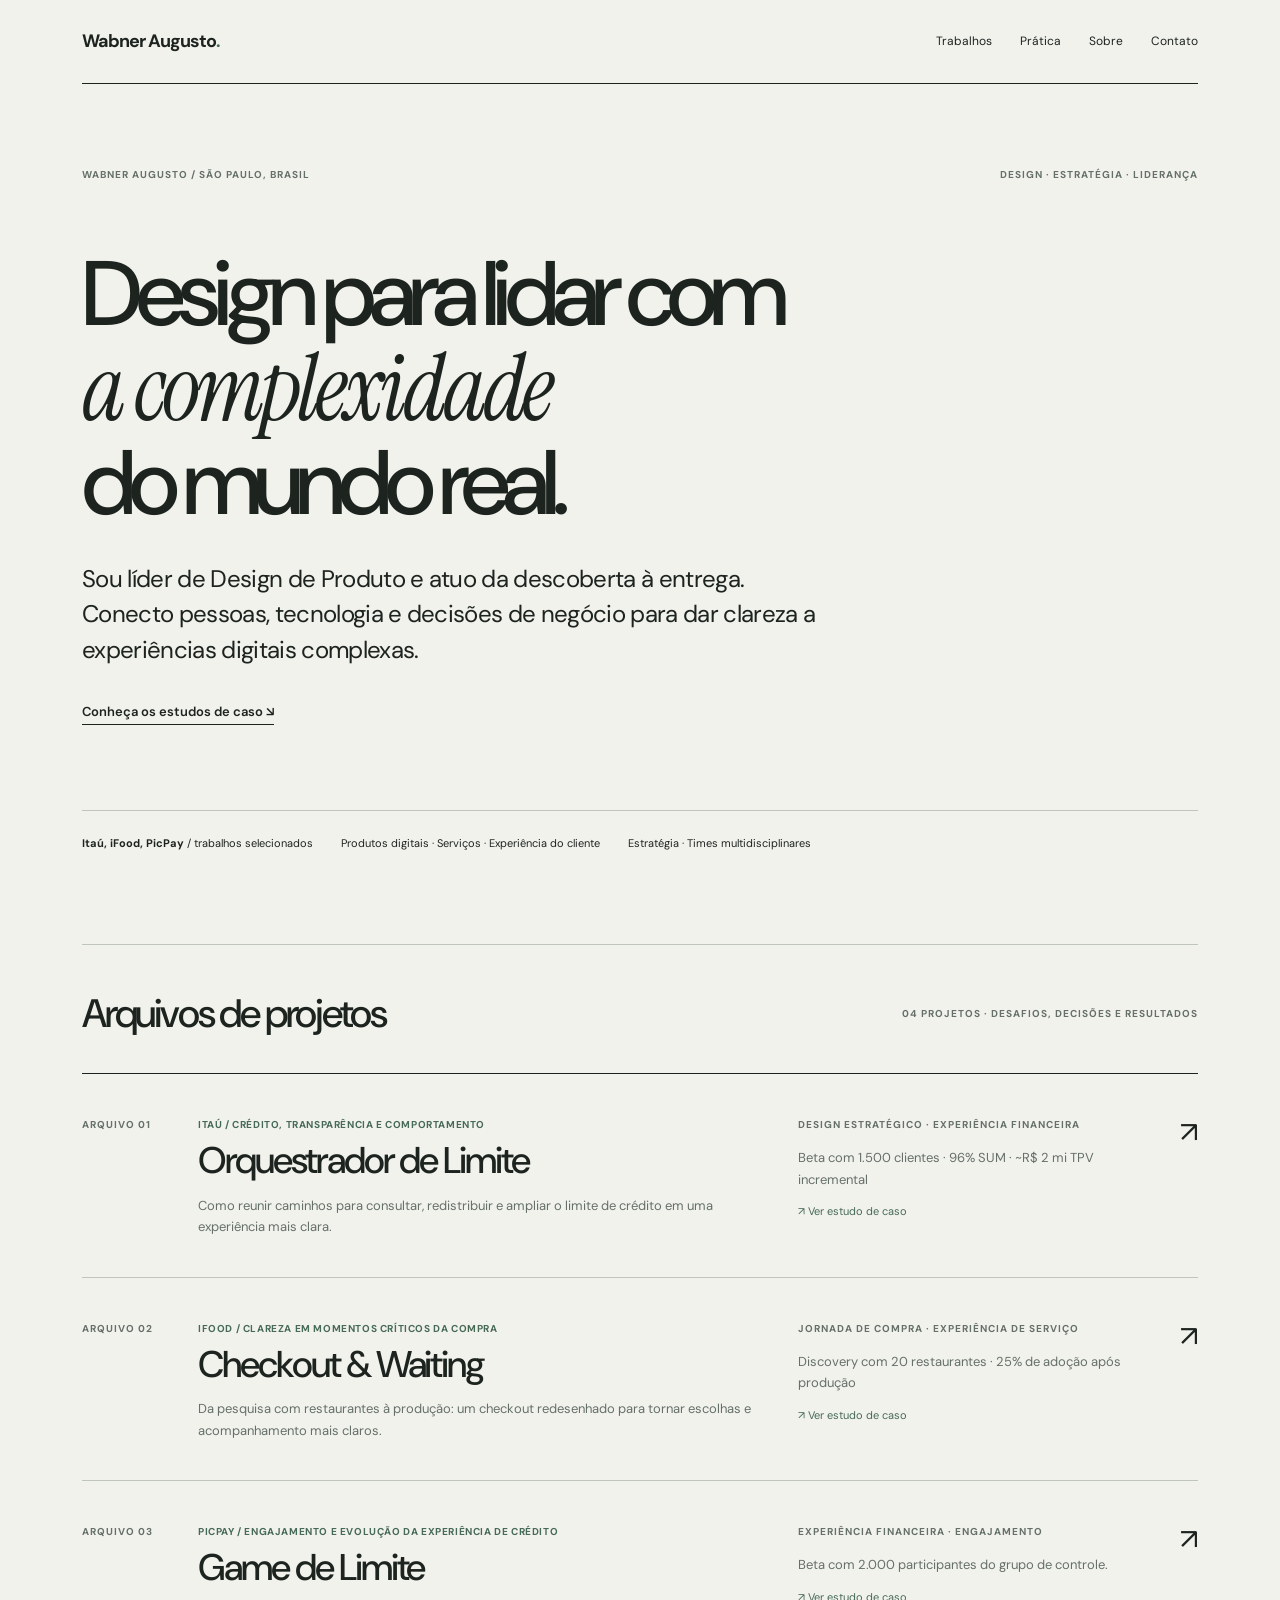
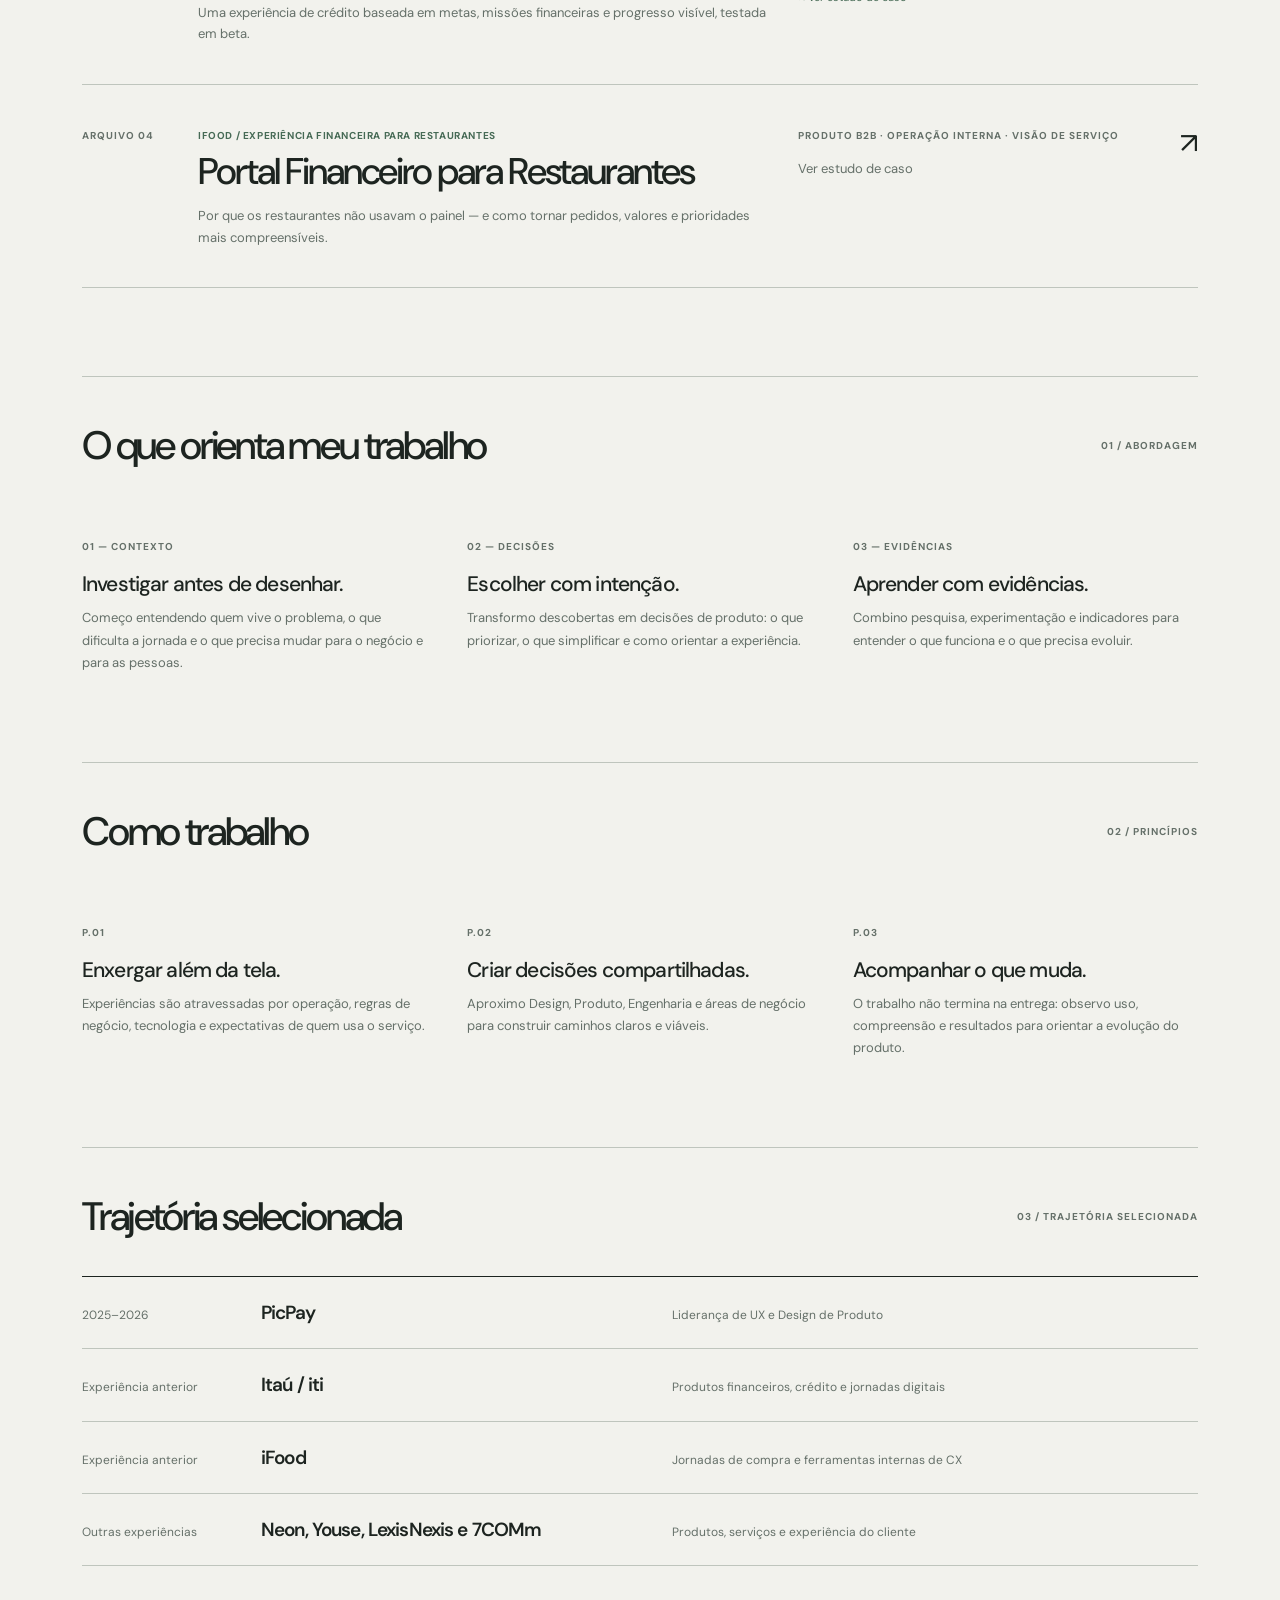
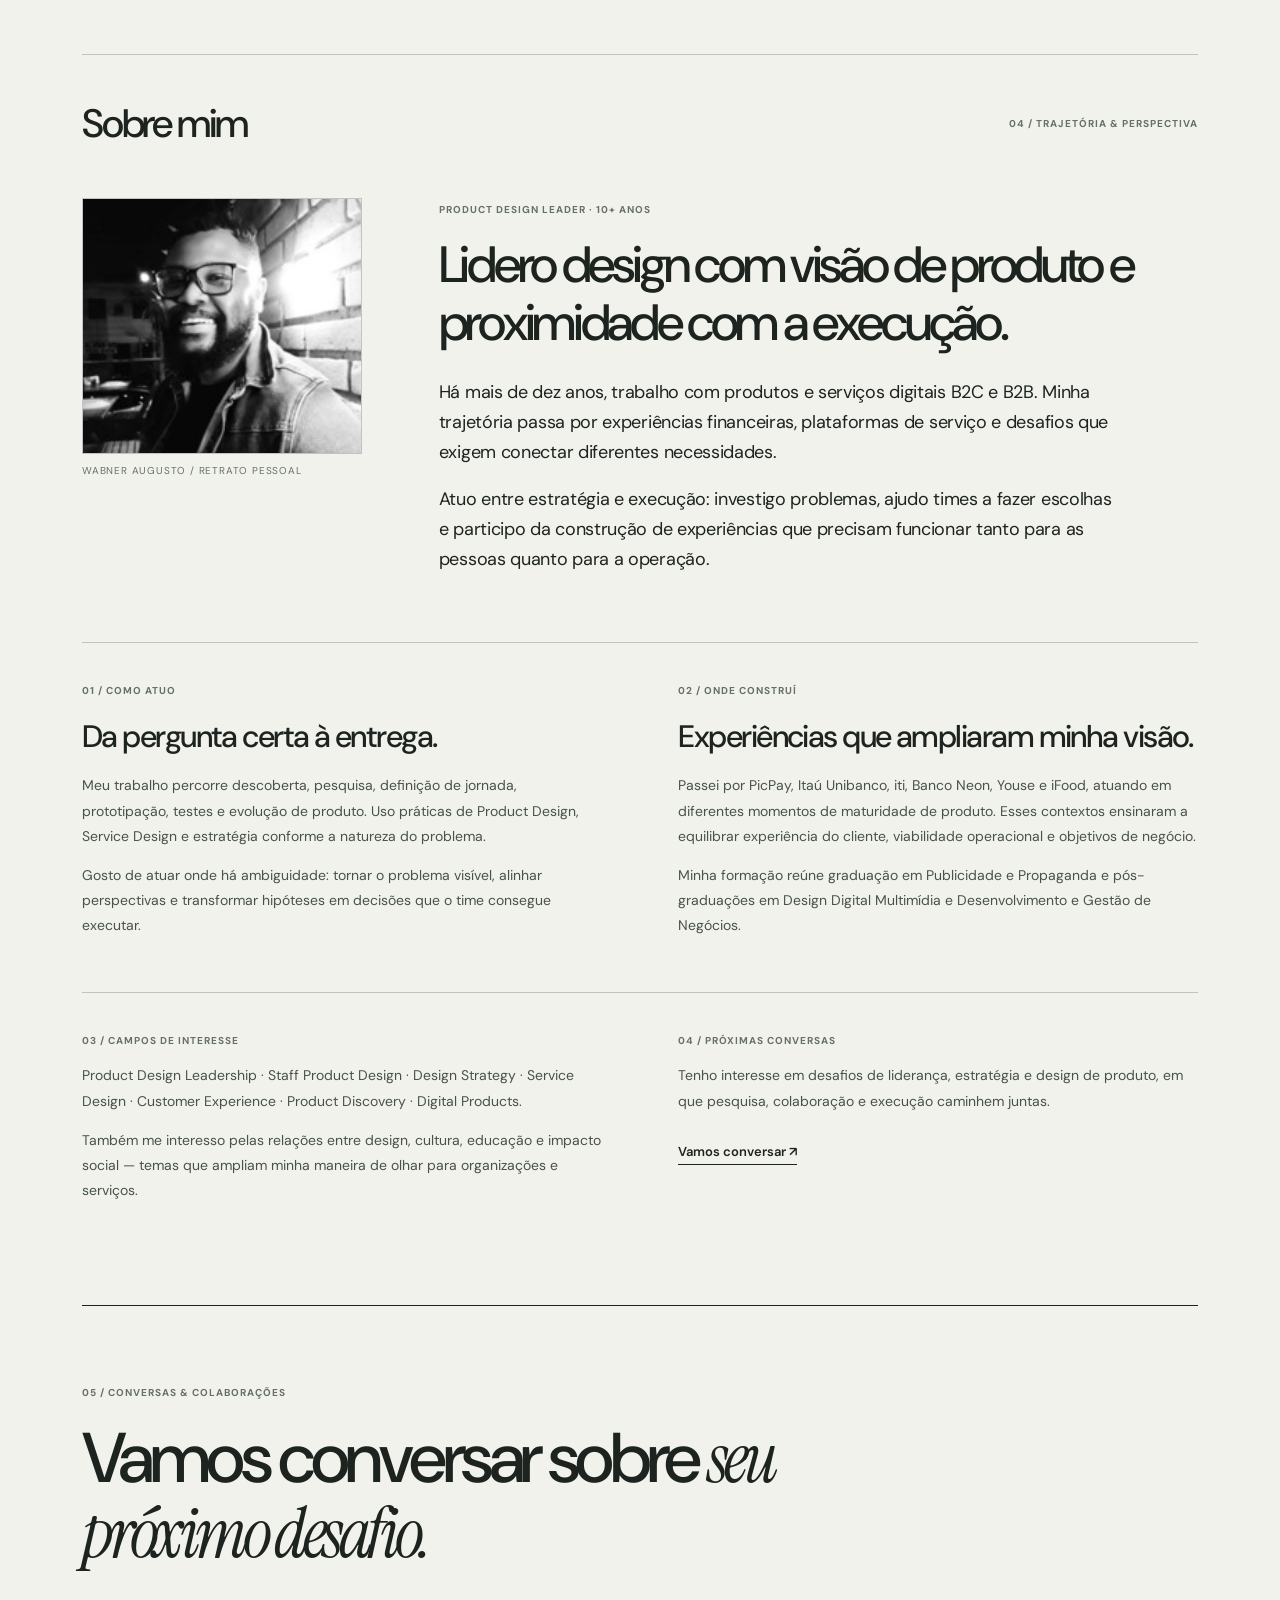
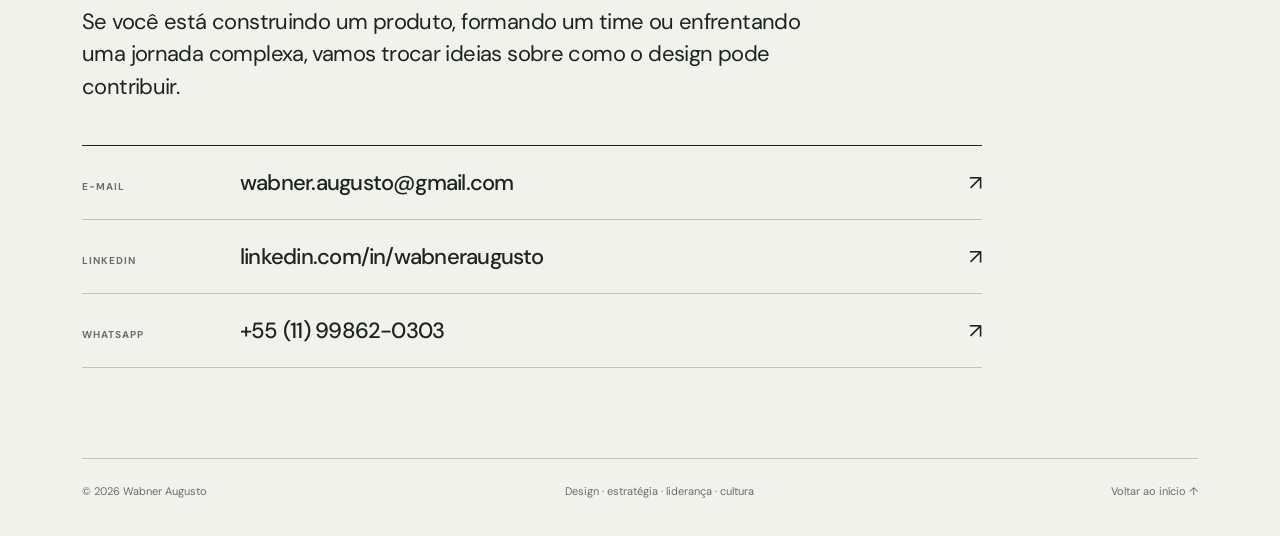
==== index.html @ 660a302f "Add files via upload" ====
<!DOCTYPE html>

<html lang="pt-BR"><head><meta charset="utf-8"/><meta content="width=device-width,initial-scale=1" name="viewport"/><meta content="#f2f2ed" name="theme-color"/><meta content="Conheça Wabner Augusto, Product Design Leader com 10+ anos em design de produto, estratégia, liderança e experiências digitais B2B e B2C." name="description"/><title>Wabner Augusto | Product Design Leader, Estratégia e UX</title><link href="style.css" rel="stylesheet"/><meta content="noindex, nofollow, noarchive" name="robots"/><meta content="Wabner Augusto" name="author"/><meta content="website" property="og:type"/><meta content="Wabner Augusto | Product Design Leader, Estratégia e UX" property="og:title"/><meta content="Conheça Wabner Augusto, Product Design Leader com 10+ anos em design de produto, estratégia, liderança e experiências digitais B2B e B2C." property="og:description"/><meta content="pt_BR" property="og:locale"/><meta content="Wabner Augusto" property="og:site_name"/><meta content="summary_large_image" name="twitter:card"/><meta content="Wabner Augusto | Product Design Leader, Estratégia e UX" name="twitter:title"/><meta content="Conheça Wabner Augusto, Product Design Leader com 10+ anos em design de produto, estratégia, liderança e experiências digitais B2B e B2C." name="twitter:description"/><link href="/favicon.svg" rel="icon" type="image/svg+xml"/><link href="/assets/apple-touch-icon.png" rel="apple-touch-icon"/><script type="application/ld+json">{"@context": "https://schema.org", "@type": "Person", "name": "Wabner Augusto", "jobTitle": "Product Design Leader", "description": "Líder de Design de Produto com mais de dez anos de experiência em experiências digitais B2B e B2C, estratégia e pesquisa.", "image": "/assets/wabner-retrato.png", "sameAs": ["https://www.linkedin.com/in/wabneraugusto/"], "knowsAbout": ["Product Design", "Design Strategy", "Product Discovery", "Service Design", "UX Research", "Customer Experience", "DesignOps"], "address": {"@type": "PostalAddress", "addressLocality": "São Paulo", "addressCountry": "BR"}}</script></head><body><div class="wrap"><header class="top"><a class="logo" href="index.html">Wabner Augusto<span style="color:var(--accent)">.</span></a><nav aria-label="Navegação principal" class="nav"><a href="index.html#trabalhos">Trabalhos</a><a href="index.html#metodo">Prática</a><a href="index.html#sobre">Sobre</a><a href="index.html#contato">Contato</a></nav></header><main><section class="hero" id="inicio"><div class="hero-bar"><span class="tiny muted">Wabner Augusto / São Paulo, Brasil</span><span class="tiny muted">Design · Estratégia · Liderança</span></div><h1>Design para lidar com<br/><em>a complexidade</em><br/>do mundo real.</h1><p class="lead">Sou líder de Design de Produto e atuo da descoberta à entrega. Conecto pessoas, tecnologia e decisões de negócio para dar clareza a experiências digitais complexas.</p><a class="textlink" href="#trabalhos">Conheça os estudos de caso ↘</a><div class="proof"><span><strong>Itaú, iFood, PicPay</strong> / trabalhos selecionados</span><span>Produtos digitais · Serviços · Experiência do cliente</span><span>Estratégia · Times multidisciplinares</span></div></section><section class="section line" id="trabalhos"><div class="section-title"><h2>Arquivos de projetos</h2><span class="tiny muted">04 projetos · Desafios, decisões e resultados</span></div><div class="files"><a class="file" href="projetos/orquestrador-de-limite.html"><div><span class="tiny muted">Arquivo 01</span></div><div><span class="tag">itaú / Crédito, transparência e comportamento</span><h3>Orquestrador de Limite</h3><p>Como reunir caminhos para consultar, redistribuir e ampliar o limite de crédito em uma experiência mais clara.</p></div><div class="details"><span class="tiny muted">Design estratégico · experiência financeira</span><p style="margin-top:14px">Beta com 1.500 clientes · 96% SUM · ~R$ 2 mi TPV incremental</p><p class="asset-ready">↗ Ver estudo de caso</p></div><div class="arrow">↗</div></a><a class="file" href="projetos/checkout-waiting.html"><div><span class="tiny muted">Arquivo 02</span></div><div><span class="tag">iFood / Clareza em momentos críticos da compra</span><h3>Checkout &amp; Waiting</h3><p>Da pesquisa com restaurantes à produção: um checkout redesenhado para tornar escolhas e acompanhamento mais claros.</p></div><div class="details"><span class="tiny muted">Jornada de compra · experiência de serviço</span><p style="margin-top:14px">Discovery com 20 restaurantes · 25% de adoção após produção</p><p class="asset-ready">↗ Ver estudo de caso</p></div><div class="arrow">↗</div></a><a class="file" href="projetos/game-de-limite.html"><div><span class="tiny muted">Arquivo 03</span></div><div><span class="tag">PicPay / Engajamento e evolução da experiência de crédito</span><h3>Game de Limite</h3><p>Uma experiência de crédito baseada em metas, missões financeiras e progresso visível, testada em beta.</p></div><div class="details"><span class="tiny muted">Experiência financeira · engajamento</span><p style="margin-top:14px">Beta com 2.000 participantes do grupo de controle.</p><p class="asset-ready">↗ Ver estudo de caso</p></div><div class="arrow">↗</div></a><a class="file" href="projetos/portal-financeiro-ifood.html"><div><span class="tiny muted">Arquivo 04</span></div><div><span class="tag">iFood / Experiência financeira para restaurantes</span><h3>Portal Financeiro para Restaurantes</h3><p>Por que os restaurantes não usavam o painel — e como tornar pedidos, valores e prioridades mais compreensíveis.</p></div><div class="details"><span class="tiny muted">Produto B2B · operação interna · visão de serviço</span><p style="margin-top:14px">Ver estudo de caso</p></div><div class="arrow">↗</div></a></div></section><section class="section line" id="metodo"><div class="section-title"><h2>O que orienta meu trabalho</h2><span class="tiny muted">01 / Abordagem</span></div><div class="read-grid"><div><span class="tiny muted">01 — Contexto</span><h3>Investigar antes de desenhar.</h3><p>Começo entendendo quem vive o problema, o que dificulta a jornada e o que precisa mudar para o negócio e para as pessoas.</p></div><div><span class="tiny muted">02 — Decisões</span><h3>Escolher com intenção.</h3><p>Transformo descobertas em decisões de produto: o que priorizar, o que simplificar e como orientar a experiência.</p></div><div><span class="tiny muted">03 — Evidências</span><h3>Aprender com evidências.</h3><p>Combino pesquisa, experimentação e indicadores para entender o que funciona e o que precisa evoluir.</p></div></div></section><section class="section line"><div class="section-title"><h2>Como trabalho</h2><span class="tiny muted">02 / Princípios</span></div><div class="principles"><div><span class="tiny muted">P.01</span><h3>Enxergar além da tela.</h3><p>Experiências são atravessadas por operação, regras de negócio, tecnologia e expectativas de quem usa o serviço.</p></div><div><span class="tiny muted">P.02</span><h3>Criar decisões compartilhadas.</h3><p>Aproximo Design, Produto, Engenharia e áreas de negócio para construir caminhos claros e viáveis.</p></div><div><span class="tiny muted">P.03</span><h3>Acompanhar o que muda.</h3><p>O trabalho não termina na entrega: observo uso, compreensão e resultados para orientar a evolução do produto.</p></div></div></section><section class="section line"><div class="section-title"><h2>Trajetória selecionada</h2><span class="tiny muted">03 / Trajetória selecionada</span></div><div class="record"><div class="record-row"><span>2025–2026</span><strong>PicPay</strong><span>Liderança de UX e Design de Produto</span></div><div class="record-row"><span>Experiência anterior</span><strong>Itaú / iti</strong><span>Produtos financeiros, crédito e jornadas digitais</span></div><div class="record-row"><span>Experiência anterior</span><strong>iFood</strong><span>Jornadas de compra e ferramentas internas de CX</span></div><div class="record-row"><span>Outras experiências</span><strong>Neon, Youse, LexisNexis e 7COMm</strong><span>Produtos, serviços e experiência do cliente</span></div></div></section><section class="section line" id="sobre">
<div class="section-title"><h2>Sobre mim</h2><span class="tiny muted">04 / Trajetória &amp; perspectiva</span></div>
<div class="portrait-editorial">
<figure class="portrait"><img alt="Retrato de Wabner Augusto em preto e branco, sorrindo, usando óculos e jaqueta" decoding="async" height="256" loading="lazy" src="assets/wabner-retrato.png" width="256"/><figcaption>Wabner Augusto / Retrato pessoal</figcaption></figure>
<div class="about-intro"><span class="tiny muted">Product Design Leader · 10+ anos</span><h3>Lidero design com visão de produto e proximidade com a execução.</h3><p>Há mais de dez anos, trabalho com produtos e serviços digitais B2C e B2B. Minha trajetória passa por experiências financeiras, plataformas de serviço e desafios que exigem conectar diferentes necessidades.</p><p>Atuo entre estratégia e execução: investigo problemas, ajudo times a fazer escolhas e participo da construção de experiências que precisam funcionar tanto para as pessoas quanto para a operação.</p></div>
</div>
<div class="about-columns">
<div><span class="tiny muted">01 / Como atuo</span><h3>Da pergunta certa à entrega.</h3><p>Meu trabalho percorre descoberta, pesquisa, definição de jornada, prototipação, testes e evolução de produto. Uso práticas de Product Design, Service Design e estratégia conforme a natureza do problema.</p><p>Gosto de atuar onde há ambiguidade: tornar o problema visível, alinhar perspectivas e transformar hipóteses em decisões que o time consegue executar.</p></div>
<div><span class="tiny muted">02 / Onde construí</span><h3>Experiências que ampliaram minha visão.</h3><p>Passei por PicPay, Itaú Unibanco, iti, Banco Neon, Youse e iFood, atuando em diferentes momentos de maturidade de produto. Esses contextos ensinaram a equilibrar experiência do cliente, viabilidade operacional e objetivos de negócio.</p><p>Minha formação reúne graduação em Publicidade e Propaganda e pós-graduações em Design Digital Multimídia e Desenvolvimento e Gestão de Negócios.</p></div>
</div>
<div class="about-bottom"><div><span class="tiny muted">03 / Campos de interesse</span><p>Product Design Leadership · Staff Product Design · Design Strategy · Service Design · Customer Experience · Product Discovery · Digital Products.</p><p>Também me interesso pelas relações entre design, cultura, educação e impacto social — temas que ampliam minha maneira de olhar para organizações e serviços.</p></div><div><span class="tiny muted">04 / Próximas conversas</span><p>Tenho interesse em desafios de liderança, estratégia e design de produto, em que pesquisa, colaboração e execução caminhem juntas.</p><a class="textlink" href="#contato">Vamos conversar ↗</a></div></div>
</section><section class="end" id="contato"><span class="tiny muted">05 / Conversas &amp; colaborações</span><h2>Vamos conversar sobre <em style="font-family:Instrument Serif,serif;font-weight:400">seu próximo desafio.</em></h2><p class="lead">Se você está construindo um produto, formando um time ou enfrentando uma jornada complexa, vamos trocar ideias sobre como o design pode contribuir.</p><div aria-label="Canais de contato profissional" class="contact-directory"><a class="contact-channel" href="mailto:wabner.augusto@gmail.com"><span class="tiny muted">E-mail</span><strong>wabner.augusto@gmail.com</strong><span aria-hidden="true">↗</span></a><a class="contact-channel" href="https://www.linkedin.com/in/wabneraugusto/" rel="noopener noreferrer" target="_blank"><span class="tiny muted">LinkedIn</span><strong>linkedin.com/in/wabneraugusto</strong><span aria-hidden="true">↗</span></a><a aria-label="Conversar pelo WhatsApp no número 11 99862-0303" class="contact-channel" href="https://wa.me/5511998620303" rel="noopener noreferrer" target="_blank"><span class="tiny muted">WhatsApp</span><strong>+55 (11) 99862-0303</strong><span aria-hidden="true">↗</span></a></div></section></main><footer class="footer"><span>© 2026 Wabner Augusto</span><span>Design · estratégia · liderança · cultura</span><a href="index.html">Voltar ao início ↑</a></footer></div></body></html>
---- style.css ----
@import url('https://fonts.googleapis.com/css2?family=DM+Sans:wght@400;500;600;700&family=Instrument+Serif:ital@0;1&display=swap');
:root{--paper:#f0f0eb;--ink:#202522;--line:#c4c8c1;--muted:#657069;--accent:#587461;--panel:#e5e9e3}*{box-sizing:border-box}html{scroll-behavior:smooth}body{margin:0;background:var(--paper);color:var(--ink);font-family:'DM Sans',sans-serif;-webkit-font-smoothing:antialiased}a{color:inherit;text-decoration:none}a:hover{color:var(--accent)}a:focus-visible{outline:2px solid var(--accent);outline-offset:5px}.wrap{max-width:1160px;margin:auto;padding:0 34px}.top{display:flex;align-items:center;justify-content:space-between;gap:20px;padding:28px 0;border-bottom:1px solid var(--ink)}.logo{font-weight:700;font-size:17px;letter-spacing:-.055em}.nav{display:flex;gap:25px;font-size:12px}.tiny{font-size:10px;letter-spacing:.1em;text-transform:uppercase;font-weight:700}.muted{color:var(--muted)}.line{border-top:1px solid var(--line)}.hero{padding:76px 0 94px}.hero-bar{display:flex;justify-content:space-between;gap:20px;align-items:flex-start}.hero h1{font-size:clamp(43px,6.8vw,91px);max-width:1060px;letter-spacing:-.073em;line-height:1.06;font-weight:500;margin:58px 0 30px}.hero h1 em{font-family:'Instrument Serif',serif;font-weight:400}.lead{font-size:clamp(17px,2vw,22px);letter-spacing:-.028em;line-height:1.48;max-width:720px;margin:0 0 34px}.textlink{border-bottom:1px solid currentColor;padding-bottom:4px;font-size:13px;font-weight:600}.proof{display:flex;gap:10px 28px;flex-wrap:wrap;margin-top:84px;padding-top:25px;border-top:1px solid var(--line)}.proof span{font-size:12px}.section{padding:43px 0 88px}.section-title{display:flex;justify-content:space-between;align-items:center;gap:15px;margin-bottom:29px}.section-title h2{font-size:clamp(24px,3vw,41px);font-weight:500;letter-spacing:-.055em;margin:0}.files{border-top:1px solid var(--ink)}.file{display:grid;grid-template-columns:100px 1.5fr 1fr 44px;align-items:start;gap:22px;padding:35px 0;border-bottom:1px solid var(--line);transition:background .2s}.file:hover{background:var(--panel)}.file h3{font-size:clamp(22px,2.7vw,34px);line-height:1.12;letter-spacing:-.055em;font-weight:500;margin:7px 0 13px;max-width:570px}.file p{margin:0;font-size:13px;color:var(--muted);line-height:1.65}.tag{font-size:10px;letter-spacing:.06em;text-transform:uppercase;color:var(--accent);font-weight:700}.arrow{font-size:29px;font-weight:400;text-align:right}.read-grid,.principles{display:grid;grid-template-columns:repeat(3,1fr);gap:40px;padding-top:30px}.read-grid h3,.principles h3{font-size:21px;font-weight:500;letter-spacing:-.04em;line-height:1.2;margin:17px 0 10px}.read-grid p,.principles p{font-size:13px;color:var(--muted);line-height:1.7;margin:0}.record{border-top:1px solid var(--ink)}.record-row{display:grid;grid-template-columns:180px 1fr 1.1fr;gap:25px;align-items:baseline;padding:23px 0;border-bottom:1px solid var(--line)}.record-row strong{font-size:18px;letter-spacing:-.045em;font-weight:600}.record-row span{font-size:12px;line-height:1.6;color:var(--muted)}.about{display:grid;grid-template-columns:1.1fr .9fr;gap:12%;align-items:start}.about p{font-size:17px;line-height:1.65;letter-spacing:-.025em;margin-top:0}.about aside{background:var(--panel);padding:30px}.about aside p{font-size:13px;color:var(--muted)}.end{padding:75px 0 90px;border-top:1px solid var(--ink)}.end h2{font-size:clamp(37px,5.5vw,72px);line-height:1.06;font-weight:500;letter-spacing:-.065em;max-width:800px;margin:20px 0 35px}.footer{border-top:1px solid var(--line);padding:25px 0 38px;display:flex;justify-content:space-between;gap:20px;font-size:11px;color:var(--muted)}.case-hero{padding:75px 0 55px}.case-hero h1{font-size:clamp(45px,7vw,96px);letter-spacing:-.075em;line-height:1.02;font-weight:500;margin:35px 0 20px;max-width:1000px}.case-hero .lead{max-width:800px}.case-meta{display:grid;grid-template-columns:repeat(3,1fr);gap:30px;padding:25px 0;border-top:1px solid var(--ink);border-bottom:1px solid var(--line)}.case-meta p{font-size:13px;line-height:1.6;margin:8px 0 0}.case-body{display:grid;grid-template-columns:230px 1fr;gap:70px;margin-top:62px}.case-body article{max-width:710px}.case-body h2{font-weight:500;font-size:clamp(27px,3vw,40px);letter-spacing:-.05em;margin:0 0 18px}.case-body p,.case-body li{line-height:1.8;font-size:16px;color:#3a453d}.case-body section{padding:0 0 36px;margin-bottom:40px;border-bottom:1px solid var(--line)}.case-body ul{padding-left:20px}.sticky{align-self:start;position:sticky;top:25px}.sticky a{display:block;font-size:12px;padding:9px 0;color:var(--muted)}.visual{min-height:220px;background:var(--panel);display:grid;place-items:center;margin:30px 0;padding:25px;border:1px solid var(--line)}.visual span{font-family:'Instrument Serif';font-size:clamp(35px,5vw,60px);font-style:italic;color:var(--accent);text-align:center}.disclaimer{font-size:12px!important;color:var(--muted)!important}.next{display:flex;justify-content:space-between;gap:20px;align-items:center;border-top:1px solid var(--ink);padding:35px 0 75px}.next a{font-size:18px;font-weight:600;letter-spacing:-.04em}@media(max-width:760px){.wrap{padding:0 20px}.top{padding:20px 0}.nav{gap:12px;font-size:11px}.hero{padding:46px 0 65px}.hero h1{margin-top:50px}.hero-bar{flex-direction:column;gap:10px}.proof{margin-top:55px}.file{grid-template-columns:50px 1fr 30px;gap:10px}.file .details{grid-column:2/3}.file .arrow{grid-column:3;grid-row:1}.read-grid,.principles{grid-template-columns:1fr;gap:28px}.section{padding:35px 0 62px}.record-row{grid-template-columns:90px 1fr;gap:10px}.record-row span:last-child{grid-column:2}.about{grid-template-columns:1fr;gap:20px}.case-meta{grid-template-columns:1fr;gap:10px}.case-body{grid-template-columns:1fr;gap:18px}.sticky{position:static}.sticky a{display:inline-block;margin-right:14px}.footer{flex-wrap:wrap}}
@media(prefers-reduced-motion:reduce){html{scroll-behavior:auto}*{transition:none!important}}

/* Refinamento editorial: sistema consistente, sem elementos decorativos extras */
:root{--paper:#f2f2ed;--ink:#1d2420;--line:#bfc5bd;--accent:#466a55;--panel:#e7ebe4}
::selection{background:#bfcfbd;color:#1d2420}
body{font-size:15px} .wrap{max-width:1184px}.top{padding:27px 0}.logo{font-size:18px}
.hero{padding:84px 0 94px}.hero h1{max-width:1100px;font-size:clamp(44px,7.15vw,99px);line-height:1.035;letter-spacing:-.078em;margin-top:66px}
.hero h1 em{letter-spacing:-.045em}.hero .lead{max-width:740px;font-size:clamp(18px,2.15vw,24px)}
.section-title h2{font-size:clamp(26px,3.1vw,42px)}.section-title{margin-bottom:34px}
.file{grid-template-columns:92px 1.5fr .9fr 30px;padding:39px 0;gap:24px}.file h3{font-size:clamp(25px,2.9vw,39px)}
.file:hover{background:transparent}.file:hover h3,.file:hover .arrow{color:var(--accent)}.file .arrow{transition:transform .2s ease}.file:hover .arrow{transform:translate(3px,-3px)}
.proof{margin-top:89px}.proof span{font-size:11px}.record-row{grid-template-columns:154px 1.1fr 1.5fr}.record-row strong{font-size:19px}
.case-hero{padding-top:62px}.case-hero h1{font-size:clamp(47px,7vw,95px)}.case-body section{scroll-margin-top:30px}
.case-index{color:var(--accent);font-weight:700}.metric-strip{display:grid;grid-template-columns:repeat(3,1fr);gap:0;border-block:1px solid var(--ink);margin:38px 0 45px}.metric-strip>div{padding:22px 20px 24px 0}.metric-strip strong{display:block;font-size:clamp(31px,4.2vw,52px);letter-spacing:-.065em;font-weight:500}.metric-strip span{font-size:11px;line-height:1.5;color:var(--muted);display:block;max-width:170px}.metric-strip small{font-size:10px;color:var(--muted)}
.decision{border-top:1px solid var(--line);padding:21px 0;display:grid;grid-template-columns:95px 1fr;gap:18px}.decision:last-of-type{border-bottom:1px solid var(--line)}.decision h3{font-size:18px;font-weight:600;letter-spacing:-.04em;margin:0}.decision p{margin:8px 0 0;font-size:14px}.case-body article .visual{min-height:unset;display:block;padding:0;margin:29px 0;background:transparent;border:0}.journey{display:grid;grid-template-columns:repeat(3,1fr);border:1px solid var(--line);background:var(--panel)}.journey>div{padding:25px 15px;border-right:1px solid var(--line)}.journey>div:last-child{border-right:0}.journey strong{font-weight:600;font-size:13px;display:block;margin:13px 0 7px}.journey p{font-size:12px;line-height:1.55;margin:0}.journey .tiny{font-size:9px}.note{padding:18px 20px;border-left:2px solid var(--accent);background:var(--panel);font-size:13px;line-height:1.65;margin:28px 0}.note strong{display:block;margin-bottom:5px}.note p{margin:0;font-size:13px}.kicker{display:flex;justify-content:space-between;gap:10px;flex-wrap:wrap}.small-caps{font-size:11px;color:var(--muted);letter-spacing:.04em}
@media(max-width:760px){.hero{padding:55px 0 64px}.hero h1{margin:44px 0 25px}.file{grid-template-columns:50px 1fr 25px;gap:12px}.file .details{grid-column:2}.metric-strip{grid-template-columns:1fr 1fr}.metric-strip>div{padding:16px 5px 18px 0}.metric-strip>div:last-child{grid-column:1/-1}.decision{grid-template-columns:1fr;gap:6px}.journey{grid-template-columns:1fr}.journey>div{border-right:0;border-bottom:1px solid var(--line)}.journey>div:last-child{border-bottom:0}.nav{gap:12px}.proof{margin-top:60px}}
@media(max-width:390px){.nav{gap:8px;font-size:10px}.logo{font-size:15px}.wrap{padding-inline:16px}}

/* Navegacao: espacamento consistente em todas as paginas */
.top .nav{display:flex;align-items:center;justify-content:flex-end;flex-wrap:wrap;column-gap:clamp(16px,2.2vw,32px);row-gap:12px;font-size:12px;line-height:1.4;}
.top .nav a{display:inline-block;white-space:nowrap;padding:6px 0;}
@media(max-width:620px){.top{align-items:flex-start;flex-direction:column;gap:12px}.top .nav{width:100%;justify-content:flex-start;column-gap:clamp(17px,5vw,28px);row-gap:6px;font-size:12px}}

/* Acervo visual: extensão da direção editorial aprovada */
.case-gallery-section{padding-top:6px}.case-gallery-section h2{margin-top:16px}.gallery-chapter{margin:38px 0 50px}.gallery-heading{display:grid;grid-template-columns:85px 1fr;gap:18px;border-top:1px solid var(--line);padding:22px 0}.gallery-heading h3{font-size:clamp(19px,2.3vw,27px);font-weight:500;letter-spacing:-.045em;margin:0 0 7px}.gallery-heading p{font-size:13px;margin:0;line-height:1.55}.screenshot-grid{display:grid;grid-template-columns:repeat(3,minmax(0,1fr));gap:18px}.screenshot{margin:0;min-width:0}.screenshot-frame{background:#e4e8e2;border:1px solid var(--line);padding:15px 9px;display:flex;align-items:flex-start;justify-content:center;min-height:215px;max-height:400px;overflow:hidden}.screenshot-frame img{width:auto;max-width:100%;height:auto;max-height:360px;object-fit:contain;box-shadow:0 10px 24px #1d242018}.screenshot figcaption{font-size:11px;line-height:1.5;color:var(--muted);padding:9px 2px}.asset-ready{font-size:11px!important;color:var(--accent)!important;margin-top:12px!important}.case-gallery-section{scroll-margin-top:30px}@media(max-width:650px){.screenshot-grid{grid-template-columns:repeat(2,minmax(0,1fr));gap:11px}.screenshot-frame{padding:8px 4px;min-height:160px;max-height:300px}.screenshot-frame img{max-height:260px}.gallery-heading{grid-template-columns:1fr;gap:8px}.gallery-chapter{margin:30px 0}}@media(max-width:390px){.screenshot-grid{grid-template-columns:1fr}.screenshot-frame img{max-height:430px}.screenshot-frame{max-height:480px}}

/* Refinamento editorial dos arquivos — volume 02 */
:root {--case-rule:#c9cdc5}
.case-body article > section {scroll-margin-top:32px}
.case-body article section h2 {text-wrap:balance}
.story-lede {font-size:clamp(1.2rem,2.5vw,1.8rem);line-height:1.48;letter-spacing:-.035em;max-width:680px}
.editorial-caption {margin-top:13px;font-size:.79rem;line-height:1.55;color:#646f67;max-width:680px}
.case-plaque {border-top:1px solid var(--case-rule);border-bottom:1px solid var(--case-rule);padding:20px 0;display:grid;grid-template-columns:120px 1fr;gap:20px;margin:34px 0}
.case-plaque .number {font-size:clamp(2.7rem,7vw,5.6rem);letter-spacing:-.09em;line-height:1;color:var(--accent)}
.case-plaque h3{font-size:1.18rem;line-height:1.25;margin:0 0 7px}
.case-plaque p{font-size:.95rem;margin:0}
.case-feature {margin:40px 0 58px}
.case-feature .frame {border:1px solid #dfe3dc;background:#eaede8;padding:clamp(20px,5vw,50px);display:flex;justify-content:center;align-items:center;min-height:290px}
.case-feature .frame img {display:block;max-height:680px;max-width:100%;width:auto;height:auto;object-fit:contain;box-shadow:0 10px 40px #1e302312}
.case-feature .frame.wide img{max-height:760px}
.case-feature figcaption{font-size:.81rem;color:#687168;line-height:1.6;padding-top:13px}
.chapter-index{display:flex;align-items:baseline;justify-content:space-between;gap:20px;border-top:1px solid var(--case-rule);padding-top:15px;margin-bottom:20px}
.chapter-index .eyebrow{font-size:.73rem;text-transform:uppercase;letter-spacing:.12em;color:var(--accent)}
.chapter-index .subtle{font-size:.75rem;color:#737a72}
.tension-grid{display:grid;grid-template-columns:repeat(2,minmax(0,1fr));gap:18px;margin:28px 0}
.tension-grid > div{border:1px solid #d9dfd6;padding:21px;background:#f5f6f2}
.tension-grid strong{font-size:1rem}.tension-grid p{font-size:.9rem;margin:8px 0 0}
.validation-tag{background:#fff7e9;border-left:3px solid #b78547;padding:16px 20px;margin:28px 0;color:#5f513b;font-size:.87rem;line-height:1.7}
.case-feature + .case-feature{margin-top:32px}
@media(max-width:680px){.case-plaque{grid-template-columns:1fr;gap:8px}.case-feature .frame{padding:18px;min-height:180px}.tension-grid{grid-template-columns:1fr}.chapter-index{display:block}.chapter-index .subtle{display:block;margin-top:5px}}

/* Sobre: retrato e narrativa editorial (V4) */
.portrait-editorial{display:grid;grid-template-columns:minmax(180px,280px) minmax(0,1fr);gap:clamp(28px,6vw,86px);align-items:start;padding:15px 0 50px}.portrait{margin:0}.portrait img{display:block;width:100%;aspect-ratio:1/1;object-fit:cover;filter:grayscale(1);border:1px solid var(--line)}.portrait figcaption{font-size:10px;letter-spacing:.08em;text-transform:uppercase;color:var(--muted);margin-top:10px}.about-intro h3{font-size:clamp(30px,4vw,51px);font-weight:500;letter-spacing:-.065em;line-height:1.13;margin:18px 0 27px}.about-intro p{font-size:clamp(15px,1.5vw,18px);line-height:1.65;letter-spacing:-.017em;max-width:680px}.about-columns{display:grid;grid-template-columns:1fr 1fr;gap:clamp(32px,6vw,85px);padding:36px 0 40px;border-top:1px solid var(--line)}.about-columns h3{font-size:clamp(21px,2.5vw,31px);font-weight:500;letter-spacing:-.05em;margin:17px 0 16px}.about-columns p,.about-bottom p{font-size:14px;line-height:1.8;color:#475349}.about-bottom{display:grid;grid-template-columns:1fr 1fr;gap:clamp(32px,6vw,85px);border-top:1px solid var(--line);padding-top:36px}.about-bottom .textlink{display:inline-block;margin-top:15px}@media(max-width:690px){.portrait-editorial{grid-template-columns:1fr;gap:28px}.portrait{max-width:240px}.about-columns,.about-bottom{grid-template-columns:1fr;gap:24px}.about-intro h3{font-size:36px}}

/* Contato profissional — arquivo editorial */
.contact-directory{border-top:1px solid var(--ink);margin-top:42px;max-width:900px}.contact-channel{display:grid;grid-template-columns:140px minmax(0,1fr) 24px;gap:18px;align-items:baseline;padding:22px 0;border-bottom:1px solid var(--line);transition:padding-left .2s ease,background-color .2s ease}.contact-channel:hover{padding-left:9px;background:var(--panel)}.contact-channel strong{font-size:clamp(16px,2vw,22px);font-weight:500;letter-spacing:-.035em;overflow-wrap:anywhere}.contact-channel>span:last-child{text-align:right;font-size:21px}@media(max-width:600px){.contact-channel{grid-template-columns:minmax(0,1fr) 24px;gap:8px}.contact-channel .tiny{grid-column:1/-1}.contact-channel strong{grid-column:1;grid-row:2}.contact-channel>span:last-child{grid-column:2;grid-row:2}}

/* Game de Limite — documentação das jornadas */
.portrait-sequence{display:grid;grid-template-columns:repeat(3,minmax(0,1fr));gap:16px;margin:34px 0 42px}
.portrait-sequence figure{margin:0;min-width:0}
.portrait-sequence img{width:100%;height:auto;display:block;border:1px solid var(--line);background:#fff}
.portrait-sequence figcaption{font-size:11px;line-height:1.5;padding-top:10px;color:var(--muted)}
.portrait-sequence.sequence-two{grid-template-columns:repeat(2,minmax(0,1fr));max-width:540px;gap:30px}
@media(max-width:640px){.portrait-sequence{gap:8px}.portrait-sequence figcaption{font-size:10px}.portrait-sequence.sequence-two{gap:14px}}

/* MVP Itaú — imagens da entrega, em sequência editorial */
.mvp-shot-grid{display:grid;grid-template-columns:repeat(3,minmax(0,1fr));gap:22px 14px;margin:32px 0 18px}.mvp-shot-single{display:grid;grid-template-columns:minmax(0,1fr);max-width:370px;margin:32px 0 18px}.mvp-shot{margin:0;min-width:0}.mvp-shot-frame{display:flex;align-items:flex-start;justify-content:center;background:#e8ebe5;padding:17px 9px;min-height:220px;border:1px solid var(--line)}.mvp-shot img{width:auto;height:auto;max-width:100%;max-height:480px;object-fit:contain}.mvp-shot figcaption{font-size:11px;color:var(--muted);line-height:1.5;padding:11px 3px}.mvp-shot-single img{max-height:520px}@media(max-width:620px){.mvp-shot-grid{grid-template-columns:repeat(2,minmax(0,1fr));gap:15px 9px}.mvp-shot-frame{min-height:160px;padding:10px 5px}.mvp-shot img{max-height:340px}}
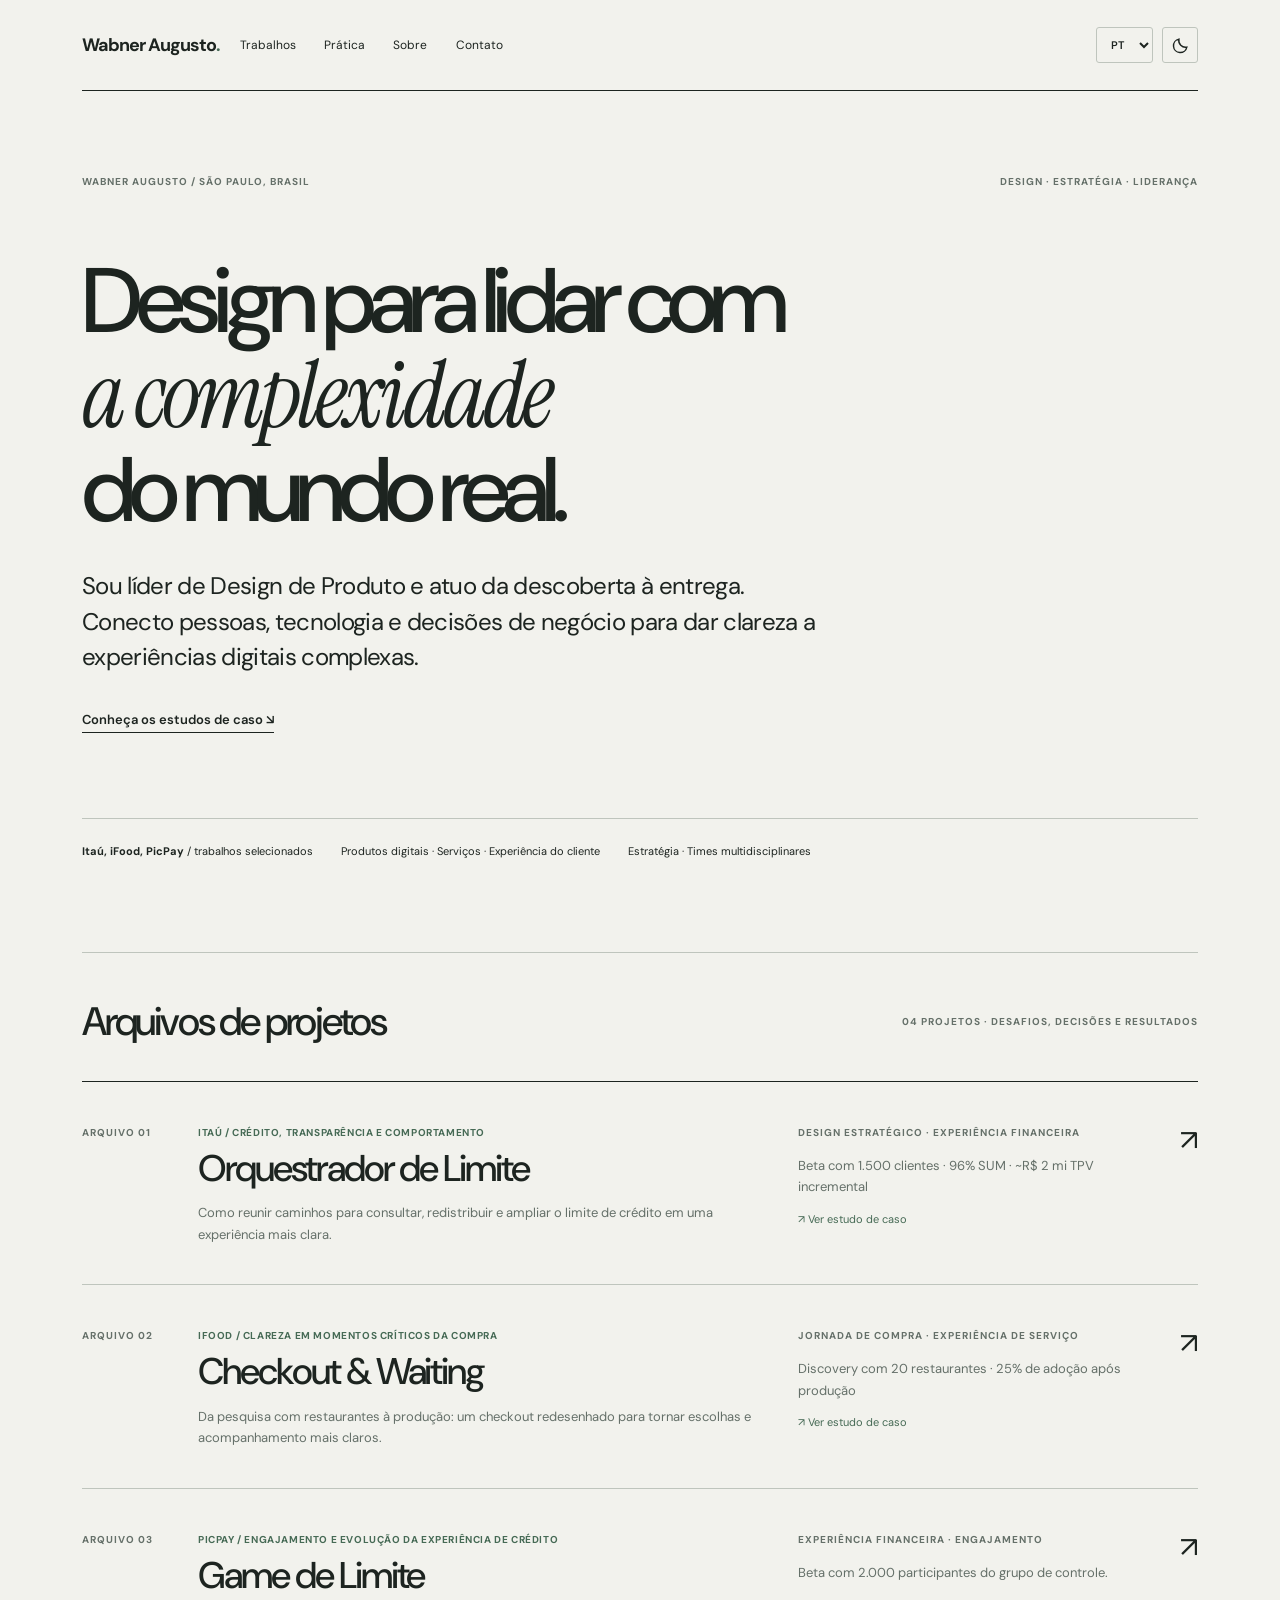
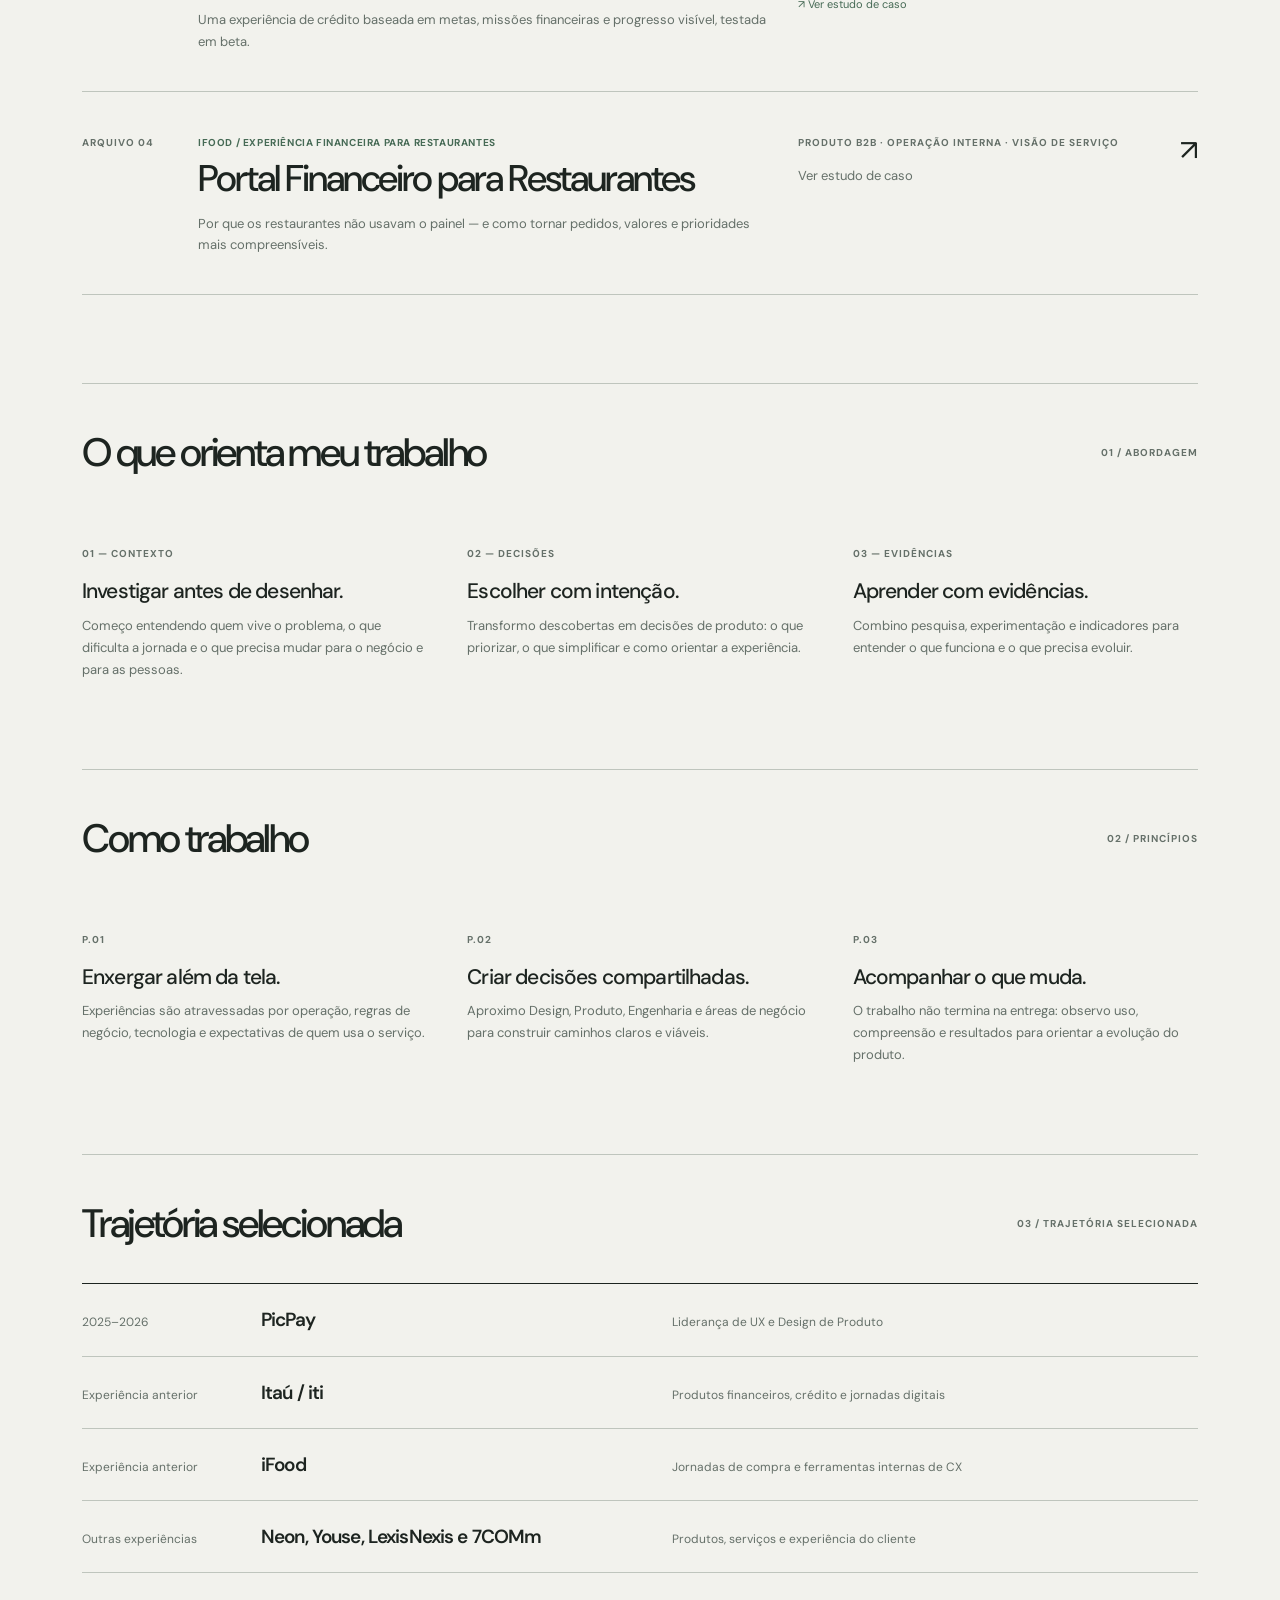
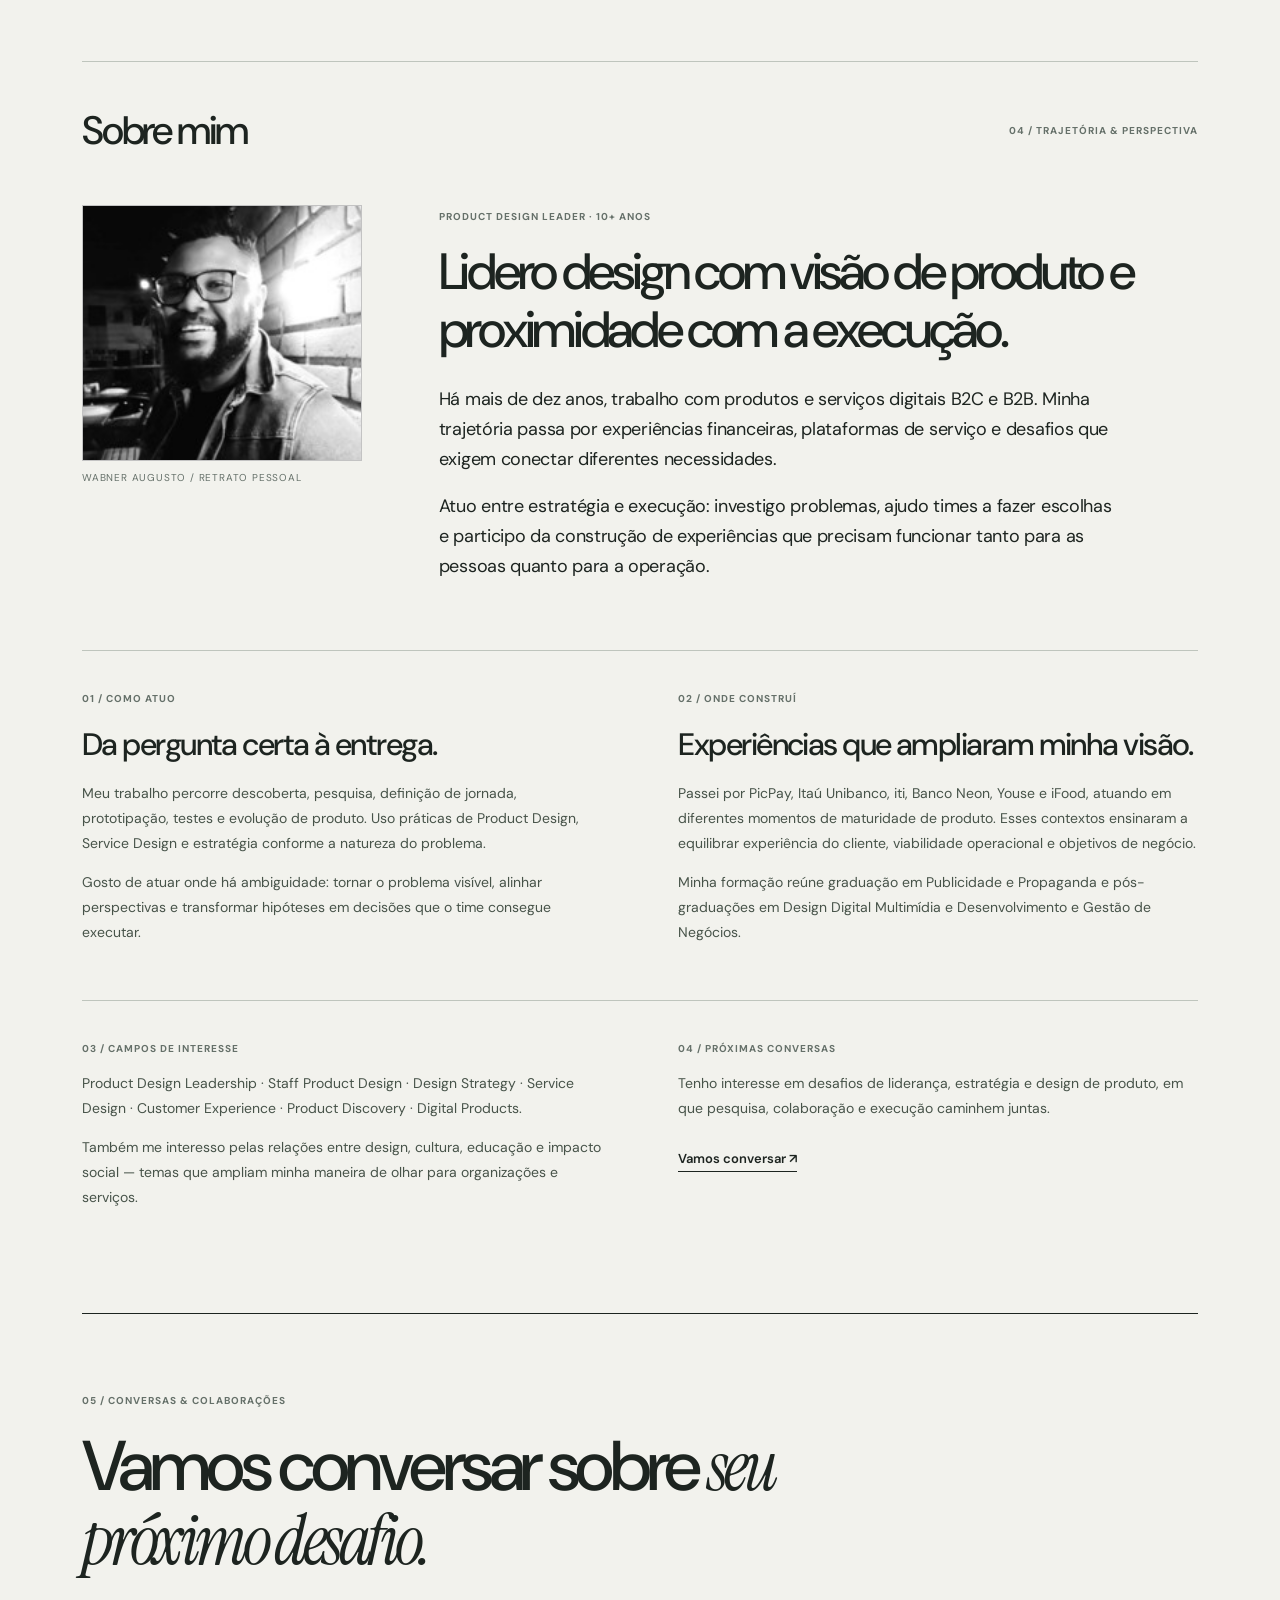
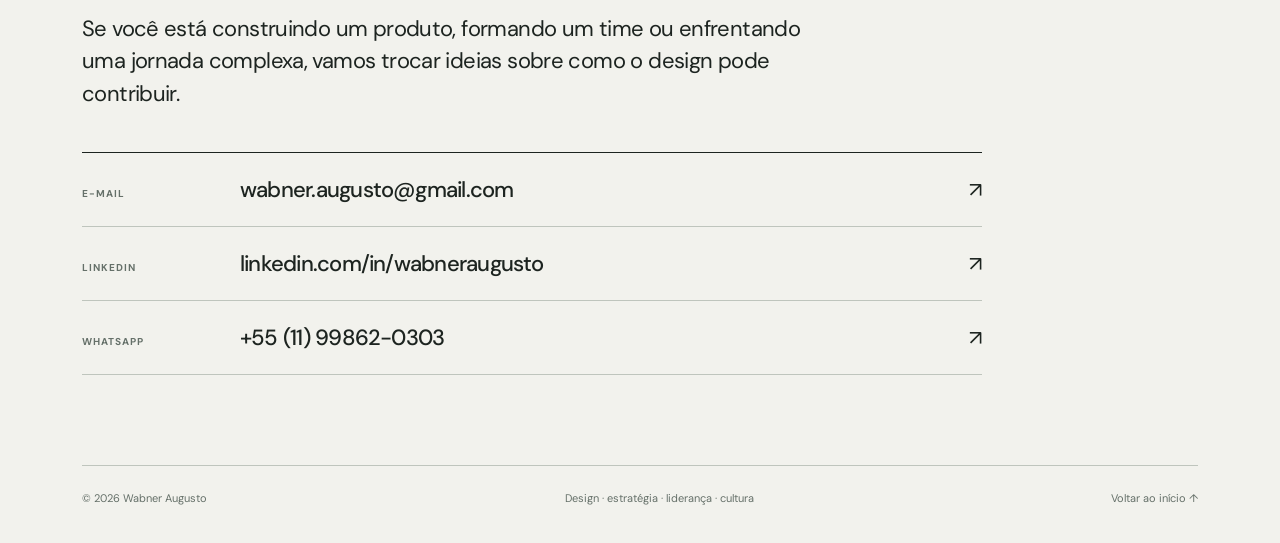
==== commit 5552ceee: "feat: enable multilingual navigation and theme toggle on index.html" ====
--- a/index.html
+++ b/index.html
@@ -1,6 +1,6 @@
 <!DOCTYPE html>
 
-<html lang="pt-BR"><head><meta charset="utf-8"/><meta content="width=device-width,initial-scale=1" name="viewport"/><meta content="#f2f2ed" name="theme-color"/><meta content="Conheça Wabner Augusto, Product Design Leader com 10+ anos em design de produto, estratégia, liderança e experiências digitais B2B e B2C." name="description"/><title>Wabner Augusto | Product Design Leader, Estratégia e UX</title><link href="style.css" rel="stylesheet"/><meta content="noindex, nofollow, noarchive" name="robots"/><meta content="Wabner Augusto" name="author"/><meta content="website" property="og:type"/><meta content="Wabner Augusto | Product Design Leader, Estratégia e UX" property="og:title"/><meta content="Conheça Wabner Augusto, Product Design Leader com 10+ anos em design de produto, estratégia, liderança e experiências digitais B2B e B2C." property="og:description"/><meta content="pt_BR" property="og:locale"/><meta content="Wabner Augusto" property="og:site_name"/><meta content="summary_large_image" name="twitter:card"/><meta content="Wabner Augusto | Product Design Leader, Estratégia e UX" name="twitter:title"/><meta content="Conheça Wabner Augusto, Product Design Leader com 10+ anos em design de produto, estratégia, liderança e experiências digitais B2B e B2C." name="twitter:description"/><link href="/favicon.svg" rel="icon" type="image/svg+xml"/><link href="/assets/apple-touch-icon.png" rel="apple-touch-icon"/><script type="application/ld+json">{"@context": "https://schema.org", "@type": "Person", "name": "Wabner Augusto", "jobTitle": "Product Design Leader", "description": "Líder de Design de Produto com mais de dez anos de experiência em experiências digitais B2B e B2C, estratégia e pesquisa.", "image": "/assets/wabner-retrato.png", "sameAs": ["https://www.linkedin.com/in/wabneraugusto/"], "knowsAbout": ["Product Design", "Design Strategy", "Product Discovery", "Service Design", "UX Research", "Customer Experience", "DesignOps"], "address": {"@type": "PostalAddress", "addressLocality": "São Paulo", "addressCountry": "BR"}}</script></head><body><div class="wrap"><header class="top"><a class="logo" href="index.html">Wabner Augusto<span style="color:var(--accent)">.</span></a><nav aria-label="Navegação principal" class="nav"><a href="index.html#trabalhos">Trabalhos</a><a href="index.html#metodo">Prática</a><a href="index.html#sobre">Sobre</a><a href="index.html#contato">Contato</a></nav></header><main><section class="hero" id="inicio"><div class="hero-bar"><span class="tiny muted">Wabner Augusto / São Paulo, Brasil</span><span class="tiny muted">Design · Estratégia · Liderança</span></div><h1>Design para lidar com<br/><em>a complexidade</em><br/>do mundo real.</h1><p class="lead">Sou líder de Design de Produto e atuo da descoberta à entrega. Conecto pessoas, tecnologia e decisões de negócio para dar clareza a experiências digitais complexas.</p><a class="textlink" href="#trabalhos">Conheça os estudos de caso ↘</a><div class="proof"><span><strong>Itaú, iFood, PicPay</strong> / trabalhos selecionados</span><span>Produtos digitais · Serviços · Experiência do cliente</span><span>Estratégia · Times multidisciplinares</span></div></section><section class="section line" id="trabalhos"><div class="section-title"><h2>Arquivos de projetos</h2><span class="tiny muted">04 projetos · Desafios, decisões e resultados</span></div><div class="files"><a class="file" href="projetos/orquestrador-de-limite.html"><div><span class="tiny muted">Arquivo 01</span></div><div><span class="tag">itaú / Crédito, transparência e comportamento</span><h3>Orquestrador de Limite</h3><p>Como reunir caminhos para consultar, redistribuir e ampliar o limite de crédito em uma experiência mais clara.</p></div><div class="details"><span class="tiny muted">Design estratégico · experiência financeira</span><p style="margin-top:14px">Beta com 1.500 clientes · 96% SUM · ~R$ 2 mi TPV incremental</p><p class="asset-ready">↗ Ver estudo de caso</p></div><div class="arrow">↗</div></a><a class="file" href="projetos/checkout-waiting.html"><div><span class="tiny muted">Arquivo 02</span></div><div><span class="tag">iFood / Clareza em momentos críticos da compra</span><h3>Checkout &amp; Waiting</h3><p>Da pesquisa com restaurantes à produção: um checkout redesenhado para tornar escolhas e acompanhamento mais claros.</p></div><div class="details"><span class="tiny muted">Jornada de compra · experiência de serviço</span><p style="margin-top:14px">Discovery com 20 restaurantes · 25% de adoção após produção</p><p class="asset-ready">↗ Ver estudo de caso</p></div><div class="arrow">↗</div></a><a class="file" href="projetos/game-de-limite.html"><div><span class="tiny muted">Arquivo 03</span></div><div><span class="tag">PicPay / Engajamento e evolução da experiência de crédito</span><h3>Game de Limite</h3><p>Uma experiência de crédito baseada em metas, missões financeiras e progresso visível, testada em beta.</p></div><div class="details"><span class="tiny muted">Experiência financeira · engajamento</span><p style="margin-top:14px">Beta com 2.000 participantes do grupo de controle.</p><p class="asset-ready">↗ Ver estudo de caso</p></div><div class="arrow">↗</div></a><a class="file" href="projetos/portal-financeiro-ifood.html"><div><span class="tiny muted">Arquivo 04</span></div><div><span class="tag">iFood / Experiência financeira para restaurantes</span><h3>Portal Financeiro para Restaurantes</h3><p>Por que os restaurantes não usavam o painel — e como tornar pedidos, valores e prioridades mais compreensíveis.</p></div><div class="details"><span class="tiny muted">Produto B2B · operação interna · visão de serviço</span><p style="margin-top:14px">Ver estudo de caso</p></div><div class="arrow">↗</div></a></div></section><section class="section line" id="metodo"><div class="section-title"><h2>O que orienta meu trabalho</h2><span class="tiny muted">01 / Abordagem</span></div><div class="read-grid"><div><span class="tiny muted">01 — Contexto</span><h3>Investigar antes de desenhar.</h3><p>Começo entendendo quem vive o problema, o que dificulta a jornada e o que precisa mudar para o negócio e para as pessoas.</p></div><div><span class="tiny muted">02 — Decisões</span><h3>Escolher com intenção.</h3><p>Transformo descobertas em decisões de produto: o que priorizar, o que simplificar e como orientar a experiência.</p></div><div><span class="tiny muted">03 — Evidências</span><h3>Aprender com evidências.</h3><p>Combino pesquisa, experimentação e indicadores para entender o que funciona e o que precisa evoluir.</p></div></div></section><section class="section line"><div class="section-title"><h2>Como trabalho</h2><span class="tiny muted">02 / Princípios</span></div><div class="principles"><div><span class="tiny muted">P.01</span><h3>Enxergar além da tela.</h3><p>Experiências são atravessadas por operação, regras de negócio, tecnologia e expectativas de quem usa o serviço.</p></div><div><span class="tiny muted">P.02</span><h3>Criar decisões compartilhadas.</h3><p>Aproximo Design, Produto, Engenharia e áreas de negócio para construir caminhos claros e viáveis.</p></div><div><span class="tiny muted">P.03</span><h3>Acompanhar o que muda.</h3><p>O trabalho não termina na entrega: observo uso, compreensão e resultados para orientar a evolução do produto.</p></div></div></section><section class="section line"><div class="section-title"><h2>Trajetória selecionada</h2><span class="tiny muted">03 / Trajetória selecionada</span></div><div class="record"><div class="record-row"><span>2025–2026</span><strong>PicPay</strong><span>Liderança de UX e Design de Produto</span></div><div class="record-row"><span>Experiência anterior</span><strong>Itaú / iti</strong><span>Produtos financeiros, crédito e jornadas digitais</span></div><div class="record-row"><span>Experiência anterior</span><strong>iFood</strong><span>Jornadas de compra e ferramentas internas de CX</span></div><div class="record-row"><span>Outras experiências</span><strong>Neon, Youse, LexisNexis e 7COMm</strong><span>Produtos, serviços e experiência do cliente</span></div></div></section><section class="section line" id="sobre">
+<html lang="pt-BR"><head><meta charset="utf-8"/><meta content="width=device-width,initial-scale=1" name="viewport"/><meta content="#f2f2ed" name="theme-color"/><meta content="Conheça Wabner Augusto, Product Design Leader com 10+ anos em design de produto, estratégia, liderança e experiências digitais B2B e B2C." name="description"/><title>Wabner Augusto | Product Design Leader, Estratégia e UX</title><link href="style.css" rel="stylesheet"/><meta content="noindex, nofollow, noarchive" name="robots"/><meta content="Wabner Augusto" name="author"/><meta content="website" property="og:type"/><meta content="Wabner Augusto | Product Design Leader, Estratégia e UX" property="og:title"/><meta content="Conheça Wabner Augusto, Product Design Leader com 10+ anos em design de produto, estratégia, liderança e experiências digitais B2B e B2C." property="og:description"/><meta content="pt_BR" property="og:locale"/><meta content="Wabner Augusto" property="og:site_name"/><meta content="summary_large_image" name="twitter:card"/><meta content="Wabner Augusto | Product Design Leader, Estratégia e UX" name="twitter:title"/><meta content="Conheça Wabner Augusto, Product Design Leader com 10+ anos em design de produto, estratégia, liderança e experiências digitais B2B e B2C." name="twitter:description"/><link href="/favicon.svg" rel="icon" type="image/svg+xml"/><link href="/assets/apple-touch-icon.png" rel="apple-touch-icon"/><script type="application/ld+json">{"@context": "https://schema.org", "@type": "Person", "name": "Wabner Augusto", "jobTitle": "Product Design Leader", "description": "Líder de Design de Produto com mais de dez anos de experiência em experiências digitais B2B e B2C, estratégia e pesquisa.", "image": "/assets/wabner-retrato.png", "sameAs": ["https://www.linkedin.com/in/wabneraugusto/"], "knowsAbout": ["Product Design", "Design Strategy", "Product Discovery", "Service Design", "UX Research", "Customer Experience", "DesignOps"], "address": {"@type": "PostalAddress", "addressLocality": "São Paulo", "addressCountry": "BR"}}</script><link rel="stylesheet" href="site-controls.css"/><script defer src="site-controls.js"></script></head><body><div class="wrap"><header class="top"><a class="logo" href="index.html">Wabner Augusto<span style="color:var(--accent)">.</span></a><nav aria-label="Navegação principal" class="nav"><a href="index.html#trabalhos">Trabalhos</a><a href="index.html#metodo">Prática</a><a href="index.html#sobre">Sobre</a><a href="index.html#contato">Contato</a></nav></header><main><section class="hero" id="inicio"><div class="hero-bar"><span class="tiny muted">Wabner Augusto / São Paulo, Brasil</span><span class="tiny muted">Design · Estratégia · Liderança</span></div><h1>Design para lidar com<br/><em>a complexidade</em><br/>do mundo real.</h1><p class="lead">Sou líder de Design de Produto e atuo da descoberta à entrega. Conecto pessoas, tecnologia e decisões de negócio para dar clareza a experiências digitais complexas.</p><a class="textlink" href="#trabalhos">Conheça os estudos de caso ↘</a><div class="proof"><span><strong>Itaú, iFood, PicPay</strong> / trabalhos selecionados</span><span>Produtos digitais · Serviços · Experiência do cliente</span><span>Estratégia · Times multidisciplinares</span></div></section><section class="section line" id="trabalhos"><div class="section-title"><h2>Arquivos de projetos</h2><span class="tiny muted">04 projetos · Desafios, decisões e resultados</span></div><div class="files"><a class="file" href="projetos/orquestrador-de-limite.html"><div><span class="tiny muted">Arquivo 01</span></div><div><span class="tag">itaú / Crédito, transparência e comportamento</span><h3>Orquestrador de Limite</h3><p>Como reunir caminhos para consultar, redistribuir e ampliar o limite de crédito em uma experiência mais clara.</p></div><div class="details"><span class="tiny muted">Design estratégico · experiência financeira</span><p style="margin-top:14px">Beta com 1.500 clientes · 96% SUM · ~R$ 2 mi TPV incremental</p><p class="asset-ready">↗ Ver estudo de caso</p></div><div class="arrow">↗</div></a><a class="file" href="projetos/checkout-waiting.html"><div><span class="tiny muted">Arquivo 02</span></div><div><span class="tag">iFood / Clareza em momentos críticos da compra</span><h3>Checkout &amp; Waiting</h3><p>Da pesquisa com restaurantes à produção: um checkout redesenhado para tornar escolhas e acompanhamento mais claros.</p></div><div class="details"><span class="tiny muted">Jornada de compra · experiência de serviço</span><p style="margin-top:14px">Discovery com 20 restaurantes · 25% de adoção após produção</p><p class="asset-ready">↗ Ver estudo de caso</p></div><div class="arrow">↗</div></a><a class="file" href="projetos/game-de-limite.html"><div><span class="tiny muted">Arquivo 03</span></div><div><span class="tag">PicPay / Engajamento e evolução da experiência de crédito</span><h3>Game de Limite</h3><p>Uma experiência de crédito baseada em metas, missões financeiras e progresso visível, testada em beta.</p></div><div class="details"><span class="tiny muted">Experiência financeira · engajamento</span><p style="margin-top:14px">Beta com 2.000 participantes do grupo de controle.</p><p class="asset-ready">↗ Ver estudo de caso</p></div><div class="arrow">↗</div></a><a class="file" href="projetos/portal-financeiro-ifood.html"><div><span class="tiny muted">Arquivo 04</span></div><div><span class="tag">iFood / Experiência financeira para restaurantes</span><h3>Portal Financeiro para Restaurantes</h3><p>Por que os restaurantes não usavam o painel — e como tornar pedidos, valores e prioridades mais compreensíveis.</p></div><div class="details"><span class="tiny muted">Produto B2B · operação interna · visão de serviço</span><p style="margin-top:14px">Ver estudo de caso</p></div><div class="arrow">↗</div></a></div></section><section class="section line" id="metodo"><div class="section-title"><h2>O que orienta meu trabalho</h2><span class="tiny muted">01 / Abordagem</span></div><div class="read-grid"><div><span class="tiny muted">01 — Contexto</span><h3>Investigar antes de desenhar.</h3><p>Começo entendendo quem vive o problema, o que dificulta a jornada e o que precisa mudar para o negócio e para as pessoas.</p></div><div><span class="tiny muted">02 — Decisões</span><h3>Escolher com intenção.</h3><p>Transformo descobertas em decisões de produto: o que priorizar, o que simplificar e como orientar a experiência.</p></div><div><span class="tiny muted">03 — Evidências</span><h3>Aprender com evidências.</h3><p>Combino pesquisa, experimentação e indicadores para entender o que funciona e o que precisa evoluir.</p></div></div></section><section class="section line"><div class="section-title"><h2>Como trabalho</h2><span class="tiny muted">02 / Princípios</span></div><div class="principles"><div><span class="tiny muted">P.01</span><h3>Enxergar além da tela.</h3><p>Experiências são atravessadas por operação, regras de negócio, tecnologia e expectativas de quem usa o serviço.</p></div><div><span class="tiny muted">P.02</span><h3>Criar decisões compartilhadas.</h3><p>Aproximo Design, Produto, Engenharia e áreas de negócio para construir caminhos claros e viáveis.</p></div><div><span class="tiny muted">P.03</span><h3>Acompanhar o que muda.</h3><p>O trabalho não termina na entrega: observo uso, compreensão e resultados para orientar a evolução do produto.</p></div></div></section><section class="section line"><div class="section-title"><h2>Trajetória selecionada</h2><span class="tiny muted">03 / Trajetória selecionada</span></div><div class="record"><div class="record-row"><span>2025–2026</span><strong>PicPay</strong><span>Liderança de UX e Design de Produto</span></div><div class="record-row"><span>Experiência anterior</span><strong>Itaú / iti</strong><span>Produtos financeiros, crédito e jornadas digitais</span></div><div class="record-row"><span>Experiência anterior</span><strong>iFood</strong><span>Jornadas de compra e ferramentas internas de CX</span></div><div class="record-row"><span>Outras experiências</span><strong>Neon, Youse, LexisNexis e 7COMm</strong><span>Produtos, serviços e experiência do cliente</span></div></div></section><section class="section line" id="sobre">
 <div class="section-title"><h2>Sobre mim</h2><span class="tiny muted">04 / Trajetória &amp; perspectiva</span></div>
 <div class="portrait-editorial">
 <figure class="portrait"><img alt="Retrato de Wabner Augusto em preto e branco, sorrindo, usando óculos e jaqueta" decoding="async" height="256" loading="lazy" src="assets/wabner-retrato.png" width="256"/><figcaption>Wabner Augusto / Retrato pessoal</figcaption></figure>
--- a/site-controls.css
+++ b/site-controls.css
@@ -0,0 +1,16 @@
+
+/* V16 — language selector and theme toggle */
+:root{color-scheme:light}
+html[data-theme="dark"]{color-scheme:dark;--paper:#171d1a;--ink:#f0f2eb;--line:#455249;--muted:#b4c4b8;--accent:#b6ddbe;--panel:#26342c}
+html[data-theme="dark"] .about-columns p,html[data-theme="dark"] .about-bottom p{color:var(--muted)}
+html[data-theme="dark"] .mvp-shot-frame,html[data-theme="dark"] .frame{background:#27332d}
+html[data-theme="dark"] .validation-tag{background:#3c3428;color:#f2d8ae;border-color:#d2a058}
+html[data-theme="dark"] img{color-scheme:light}
+.site-settings{display:flex;gap:9px;align-items:center;margin-left:auto}
+.site-lang{border:1px solid var(--line);color:var(--ink);background:var(--paper);font:600 11px 'DM Sans',sans-serif;letter-spacing:.04em;padding:9px 10px;border-radius:3px;cursor:pointer;min-height:36px}
+.site-theme{background:var(--paper);border:1px solid var(--line);color:var(--ink);padding:7px;display:flex;align-items:center;justify-content:center;width:36px;height:36px;border-radius:3px;cursor:pointer}
+.site-lang:focus-visible,.site-theme:focus-visible{outline:2px solid var(--accent);outline-offset:3px}
+.site-theme svg{display:block}
+html[data-theme="dark"] .contact-channel:hover,html[data-theme="dark"] .file:hover{background:var(--panel)}
+@media(max-width:820px){.top{flex-wrap:wrap;gap:14px}.nav{order:3;width:100%;flex-wrap:wrap;justify-content:space-between;gap:8px 16px}.site-settings{order:2}}
+@media(max-width:430px){.wrap{padding-left:20px;padding-right:20px}.nav{font-size:11px}.site-settings{gap:6px}}
